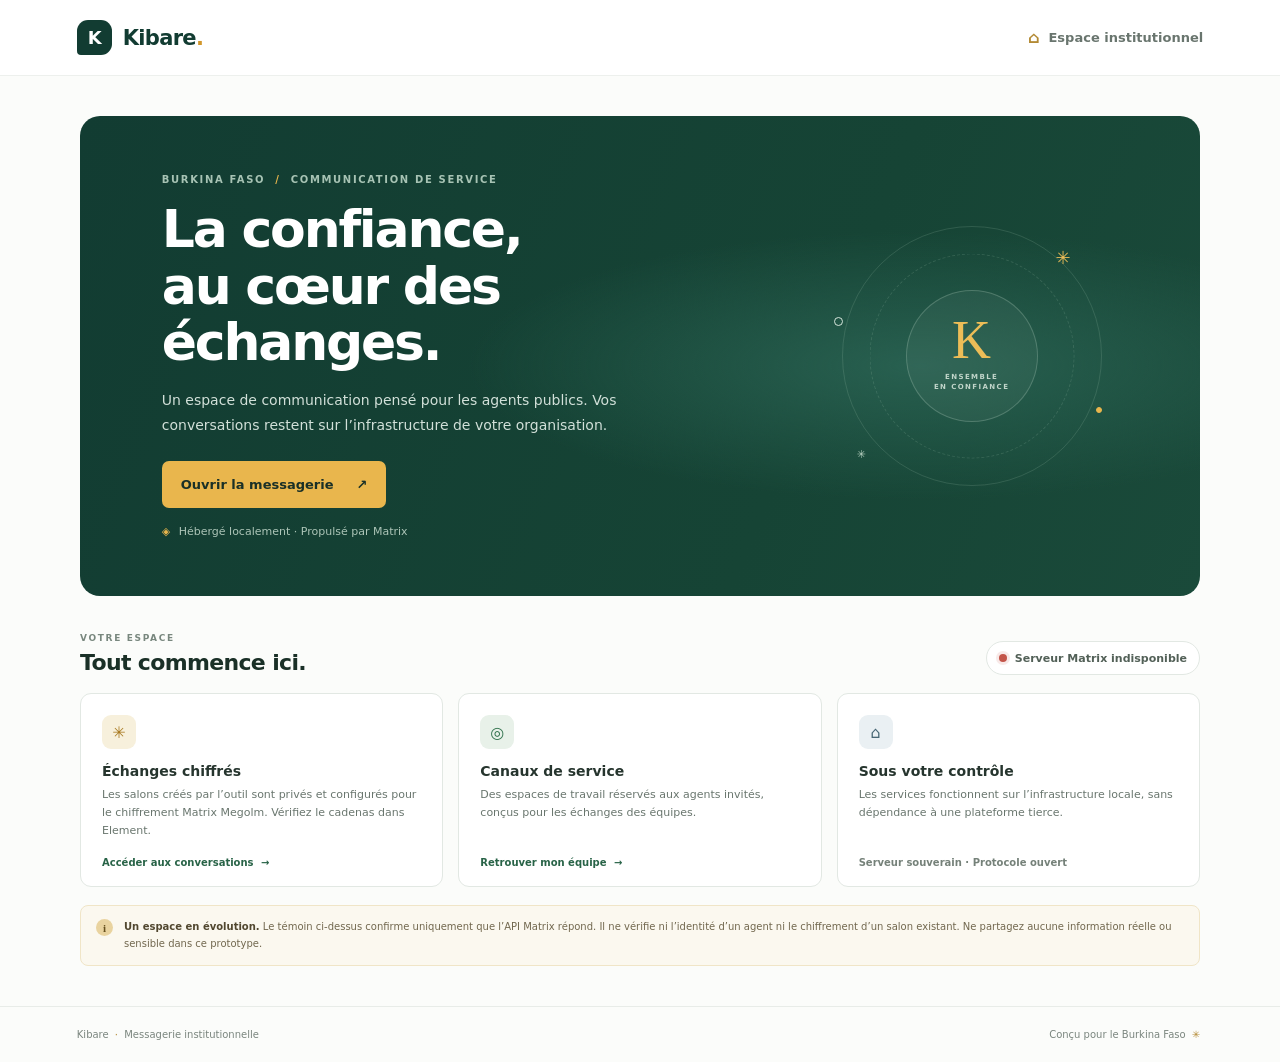
==== portal/index.html @ 3ae3b3e3 "Ajout d'un portail" ====
<!doctype html>
<html lang="fr">
<head>
  <meta charset="utf-8">
  <meta name="viewport" content="width=device-width, initial-scale=1">
  <meta name="theme-color" content="#123c32">
  <meta name="description" content="Kibare, l'espace de communication institutionnel hébergé sous votre contrôle.">
  <title>Kibare — Espace institutionnel</title>
  <link rel="stylesheet" href="./styles.css">
  <script src="./status.js" defer></script>
</head>
<body>
  <header class="topbar">
    <a class="brand" href="/" aria-label="Kibare, accueil">
      <span class="brand-mark" aria-hidden="true">K</span>
      <span>Kibare<span class="brand-dot">.</span></span>
    </a>
    <div class="topbar-note"><span aria-hidden="true">⌂</span> Espace institutionnel</div>
  </header>

  <main>
    <section class="hero" aria-labelledby="welcome-title">
      <div class="hero-copy">
        <p class="eyebrow">BURKINA FASO <span aria-hidden="true">/</span> COMMUNICATION DE SERVICE</p>
        <h1 id="welcome-title">La confiance,<br>au cœur des échanges.</h1>
        <p class="hero-intro">Un espace de communication pensé pour les agents publics. Vos conversations restent sur l’infrastructure de votre organisation.</p>
        <a class="primary-button" href="http://127.0.0.1:8080">
          Ouvrir la messagerie <span aria-hidden="true">↗</span>
        </a>
        <p class="local-note"><span aria-hidden="true">◈</span> Hébergé localement · Propulsé par Matrix</p>
      </div>
      <div class="hero-art" aria-hidden="true">
        <div class="orbit orbit-one"></div>
        <div class="orbit orbit-two"></div>
        <div class="art-center"><span class="art-symbol">K</span><span class="art-caption">ENSEMBLE<br>EN CONFIANCE</span></div>
        <span class="art-star star-one">✳</span>
        <span class="art-star star-two">✳</span>
        <span class="art-ring ring-one"></span>
        <span class="art-ring ring-two"></span>
      </div>
    </section>

    <section class="workspace" aria-label="État et fonctionnalités">
      <div class="workspace-heading">
        <div>
          <p class="eyebrow">VOTRE ESPACE</p>
          <h2>Tout commence ici.</h2>
        </div>
        <div class="server-status" id="server-status" role="status" aria-live="polite">
          <span class="status-dot status-checking" id="status-dot" aria-hidden="true"></span>
          <span id="status-label">Vérification du serveur…</span>
        </div>
      </div>
      <div class="feature-grid">
        <article class="feature-card">
          <span class="card-icon icon-message" aria-hidden="true">✳</span>
          <h3>Échanges chiffrés</h3>
          <p>Les salons créés par l’outil sont privés et configurés pour le chiffrement Matrix Megolm. Vérifiez le cadenas dans Element.</p>
          <a href="http://127.0.0.1:8080">Accéder aux conversations <span aria-hidden="true">→</span></a>
        </article>
        <article class="feature-card">
          <span class="card-icon icon-group" aria-hidden="true">◎</span>
          <h3>Canaux de service</h3>
          <p>Des espaces de travail réservés aux agents invités, conçus pour les échanges des équipes.</p>
          <a href="http://127.0.0.1:8080">Retrouver mon équipe <span aria-hidden="true">→</span></a>
        </article>
        <article class="feature-card">
          <span class="card-icon icon-control" aria-hidden="true">⌂</span>
          <h3>Sous votre contrôle</h3>
          <p>Les services fonctionnent sur l’infrastructure locale, sans dépendance à une plateforme tierce.</p>
          <span class="card-footnote">Serveur souverain · Protocole ouvert</span>
        </article>
      </div>
    </section>

    <aside class="notice">
      <span class="notice-icon" aria-hidden="true">i</span>
      <p><strong>Un espace en évolution.</strong> Le témoin ci-dessus confirme uniquement que l’API Matrix répond. Il ne vérifie ni l’identité d’un agent ni le chiffrement d’un salon existant. Ne partagez aucune information réelle ou sensible dans ce prototype.</p>
    </aside>
  </main>

  <footer>
    <span>Kibare <span aria-hidden="true">·</span> Messagerie institutionnelle</span>
    <span>Conçu pour le Burkina Faso <span aria-hidden="true">✳</span></span>
  </footer>
</body>
</html>
---- portal/styles.css ----
:root {
  color-scheme: light;
  --forest: #123c32;
  --forest-deep: #0c3028;
  --green: #2b6b52;
  --mint: #e6f0e9;
  --gold: #e9b64d;
  --ink: #1d2925;
  --muted: #64716b;
  --line: #e2e8e3;
  --paper: #fbfcfa;
}

* { box-sizing: border-box; }

body {
  margin: 0;
  background: var(--paper);
  color: var(--ink);
  font-family: Inter, ui-sans-serif, system-ui, -apple-system, BlinkMacSystemFont, "Segoe UI", sans-serif;
  -webkit-font-smoothing: antialiased;
}

a { color: inherit; }

.topbar {
  height: 76px;
  padding: 0 max(6vw, calc((100vw - 1180px) / 2));
  display: flex;
  align-items: center;
  justify-content: space-between;
  background: #fff;
  border-bottom: 1px solid #edf0ed;
}

.brand {
  display: inline-flex;
  align-items: center;
  gap: 11px;
  color: var(--forest);
  font-size: 21px;
  font-weight: 750;
  letter-spacing: -.7px;
  text-decoration: none;
}

.brand-mark {
  width: 35px;
  height: 35px;
  display: grid;
  place-items: center;
  border-radius: 11px 11px 11px 4px;
  background: var(--forest);
  color: #fff;
  font-size: 18px;
  font-weight: 700;
}

.brand-dot { color: #d2972b; }

.topbar-note {
  display: flex;
  align-items: center;
  gap: 9px;
  color: #69756e;
  font-size: 13px;
  font-weight: 550;
}

.topbar-note span { color: #b38a34; font-size: 16px; }

.status-dot {
  width: 8px;
  height: 8px;
  display: inline-block;
  flex: 0 0 auto;
  border-radius: 50%;
  background: #42a16a;
  box-shadow: 0 0 0 3px #42a16a1f;
}

main {
  width: min(1120px, 88vw);
  margin: 0 auto;
}

.hero {
  min-height: 414px;
  margin-top: 40px;
  padding: 58px 7.3%;
  position: relative;
  display: flex;
  align-items: center;
  overflow: hidden;
  border-radius: 20px;
  background:
    radial-gradient(ellipse at 75% 52%, #286050 0, transparent 38%),
    linear-gradient(112deg, #123c32 0%, #164435 64%, #1a4a3a 100%);
  color: #fff;
}

.hero-copy { position: relative; z-index: 1; width: 58%; }

.eyebrow {
  margin: 0 0 16px;
  color: #a7c3b4;
  font-size: 10px;
  font-weight: 750;
  letter-spacing: 1.65px;
}

.hero .eyebrow span { padding: 0 5px; color: var(--gold); }

h1 {
  margin: 0;
  font-size: clamp(35px, 4.2vw, 52px);
  font-weight: 650;
  line-height: 1.09;
  letter-spacing: -2.2px;
}

.hero-intro {
  max-width: 460px;
  margin: 17px 0 24px;
  color: #d2e0d9;
  font-size: 14px;
  line-height: 1.75;
}

.primary-button {
  min-height: 47px;
  padding: 0 19px;
  display: inline-flex;
  align-items: center;
  gap: 23px;
  border: 0;
  border-radius: 7px;
  background: #e9b64d;
  color: #1a3027;
  font-size: 13px;
  font-weight: 750;
  text-decoration: none;
  transition: background .18s ease, transform .18s ease;
}

.primary-button:hover { background: #f3c765; transform: translateY(-1px); }
.primary-button:focus-visible, .feature-card a:focus-visible, .brand:focus-visible { outline: 3px solid #edbd57; outline-offset: 4px; }

.local-note {
  margin: 17px 0 0;
  color: #adc5b8;
  font-size: 11px;
}

.local-note span { padding-right: 5px; color: var(--gold); }

.hero-art {
  width: 300px;
  height: 300px;
  position: absolute;
  top: 50%;
  right: 7%;
  transform: translateY(-50%);
}

.orbit {
  position: absolute;
  top: 50%;
  left: 50%;
  border: 1px solid #a6c8b32e;
  border-radius: 50%;
  transform: translate(-50%, -50%);
}

.orbit-one { width: 260px; height: 260px; }
.orbit-two { width: 205px; height: 205px; border-style: dashed; }

.art-center {
  width: 132px;
  height: 132px;
  position: absolute;
  top: 50%;
  left: 50%;
  display: flex;
  flex-direction: column;
  align-items: center;
  justify-content: center;
  gap: 9px;
  border: 1px solid #b5d0bf47;
  border-radius: 50%;
  background: #ffffff0b;
  transform: translate(-50%, -50%);
}

.art-symbol { color: #edbd57; font-family: Georgia, serif; font-size: 54px; line-height: .8; }
.art-caption { color: #c1d5ca; font-size: 7px; font-weight: 700; letter-spacing: 1.4px; line-height: 1.5; text-align: center; }
.art-star { position: absolute; color: #edbd57; font-size: 18px; }
.star-one { top: 41px; right: 51px; }
.star-two { bottom: 45px; left: 35px; color: #b7d0c0; font-size: 11px; }
.art-ring { width: 9px; height: 9px; position: absolute; border: 1px solid #d6e5db; border-radius: 50%; }
.ring-one { top: 111px; left: 12px; }
.ring-two { right: 20px; bottom: 93px; width: 6px; height: 6px; background: var(--gold); border-color: var(--gold); }

.workspace { padding: 37px 0 0; }

.workspace-heading {
  display: flex;
  align-items: end;
  justify-content: space-between;
  margin-bottom: 18px;
}

.workspace-heading .eyebrow { margin-bottom: 7px; color: #78877e; font-size: 9px; }

h2 { margin: 0; color: #1a3027; font-size: 22px; font-weight: 680; letter-spacing: -.65px; }

.server-status {
  min-height: 34px;
  padding: 0 12px;
  display: flex;
  align-items: center;
  gap: 8px;
  border: 1px solid var(--line);
  border-radius: 20px;
  background: #fff;
  color: #526057;
  font-size: 11px;
  font-weight: 600;
}

.status-checking { background: #d8a342; box-shadow: 0 0 0 3px #d8a34220; }
.status-offline { background: #c35449; box-shadow: 0 0 0 3px #c3544920; }

.feature-grid { display: grid; grid-template-columns: repeat(3, 1fr); gap: 15px; }

.feature-card {
  min-height: 194px;
  padding: 21px 21px 18px;
  display: flex;
  flex-direction: column;
  align-items: flex-start;
  border: 1px solid var(--line);
  border-radius: 11px;
  background: #fff;
}

.card-icon {
  width: 34px;
  height: 34px;
  display: grid;
  place-items: center;
  border-radius: 9px;
  font-size: 16px;
}

.icon-message { background: #f7f0dc; color: #a87920; }
.icon-group { background: #e8f1e9; color: #32734e; }
.icon-control { background: #eaf0f3; color: #486775; }

h3 { margin: 14px 0 7px; color: #26352e; font-size: 14px; font-weight: 700; }

.feature-card p { margin: 0; color: #69766e; font-size: 11px; line-height: 1.65; }

.feature-card a, .card-footnote {
  margin-top: auto;
  padding-top: 13px;
  color: #286347;
  font-size: 10px;
  font-weight: 700;
  text-decoration: none;
}

.feature-card a span { padding-left: 4px; }
.feature-card a:hover { color: #164430; text-decoration: underline; }
.card-footnote { color: #758179; font-weight: 550; }

.notice {
  margin: 18px 0 40px;
  padding: 13px 15px;
  display: flex;
  align-items: flex-start;
  gap: 11px;
  border: 1px solid #f0e5c7;
  border-radius: 8px;
  background: #fbf8ef;
}

.notice-icon {
  width: 17px;
  height: 17px;
  flex: 0 0 auto;
  display: grid;
  place-items: center;
  border-radius: 50%;
  background: #e9d39f;
  color: #66501e;
  font-family: Georgia, serif;
  font-size: 11px;
  font-weight: 700;
}

.notice p { margin: 0; color: #71674e; font-size: 10px; line-height: 1.65; }
.notice strong { color: #51472f; }

footer {
  min-height: 56px;
  padding: 0 max(6vw, calc((100vw - 1180px) / 2));
  display: flex;
  align-items: center;
  justify-content: space-between;
  border-top: 1px solid #e8ece8;
  color: #7a857e;
  font-size: 10px;
}

footer span span { padding: 0 3px; color: #b38a34; }

@media (max-width: 760px) {
  .topbar { height: 64px; padding: 0 6vw; }
  main { width: 88vw; }
  .hero { min-height: 390px; margin-top: 22px; padding: 42px 7%; }
  .hero-copy { width: 79%; }
  .hero-art { right: -100px; opacity: .35; }
  .feature-grid { grid-template-columns: 1fr; gap: 10px; }
  .feature-card { min-height: 168px; }
  .workspace { padding-top: 27px; }
}

@media (max-width: 460px) {
  .topbar-note { font-size: 11px; }
  .hero { min-height: 380px; }
  .hero-copy { width: 100%; }
  .hero-art { right: -175px; opacity: .22; }
  h1 { font-size: 39px; }
  .workspace-heading { align-items: flex-start; flex-direction: column; gap: 12px; }
  footer { padding: 14px 6vw; align-items: flex-start; flex-direction: column; gap: 6px; }
}

@media (prefers-reduced-motion: reduce) {
  *, *::before, *::after { scroll-behavior: auto !important; transition-duration: .01ms !important; }
}
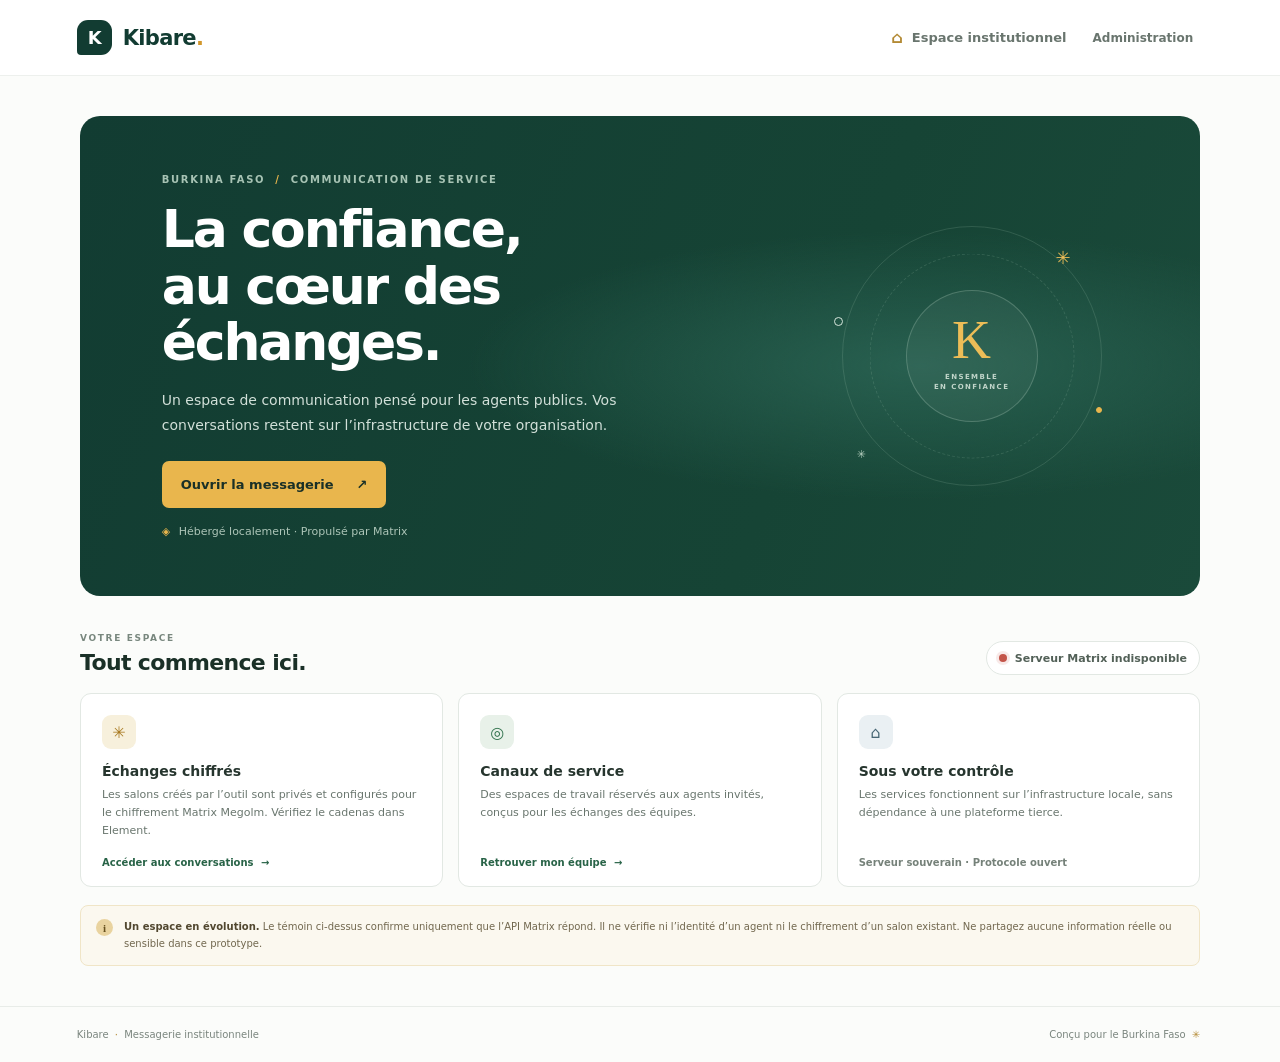
==== commit d933fd9c: "feat: interface d'administration web et authentification TOTP optionnelle" ====
--- a/portal/index.html
+++ b/portal/index.html
@@ -15,7 +15,10 @@
       <span class="brand-mark" aria-hidden="true">K</span>
       <span>Kibare<span class="brand-dot">.</span></span>
     </a>
-    <div class="topbar-note"><span aria-hidden="true">⌂</span> Espace institutionnel</div>
+    <nav style="display:flex;align-items:center;gap:16px;">
+      <div class="topbar-note"><span aria-hidden="true">⌂</span> Espace institutionnel</div>
+      <a href="/admin.html" style="font-size:12px;font-weight:650;color:#69756e;text-decoration:none;padding:5px 10px;border-radius:6px;transition:background .15s;" onmouseover="this.style.background='#f0f4f1'" onmouseout="this.style.background=''">Administration</a>
+    </nav>
   </header>
 
   <main>
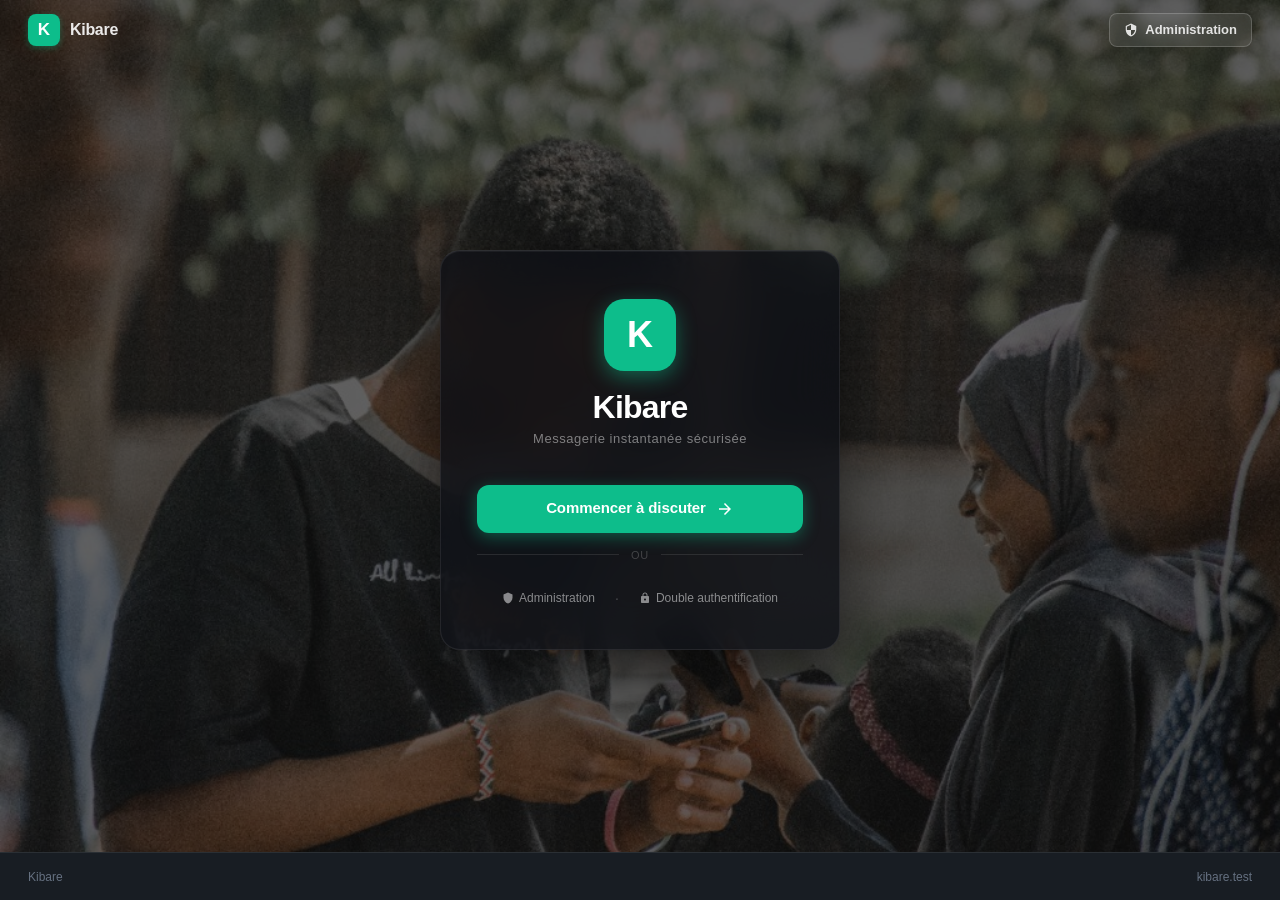
==== commit ac62baa7: "feat(portal): ajout de la page autonome 2FA et mise a jour de l'accueil" ====
--- a/portal/index.html
+++ b/portal/index.html
@@ -1,90 +1,80 @@
 <!doctype html>
-<html lang="fr">
+<html lang="fr" data-theme="dark">
 <head>
   <meta charset="utf-8">
   <meta name="viewport" content="width=device-width, initial-scale=1">
-  <meta name="theme-color" content="#123c32">
-  <meta name="description" content="Kibare, l'espace de communication institutionnel hébergé sous votre contrôle.">
-  <title>Kibare — Espace institutionnel</title>
+  <meta name="theme-color" content="#15191E">
+  <meta name="description" content="Kibare, messagerie instantanée.">
+  <title>Kibare</title>
   <link rel="stylesheet" href="./styles.css">
   <script src="./status.js" defer></script>
 </head>
-<body>
+<body class="has-bg-photo">
+
+  <!-- Barre superieure -->
   <header class="topbar">
-    <a class="brand" href="/" aria-label="Kibare, accueil">
-      <span class="brand-mark" aria-hidden="true">K</span>
-      <span>Kibare<span class="brand-dot">.</span></span>
-    </a>
-    <nav style="display:flex;align-items:center;gap:16px;">
-      <div class="topbar-note"><span aria-hidden="true">⌂</span> Espace institutionnel</div>
-      <a href="/admin.html" style="font-size:12px;font-weight:650;color:#69756e;text-decoration:none;padding:5px 10px;border-radius:6px;transition:background .15s;" onmouseover="this.style.background='#f0f4f1'" onmouseout="this.style.background=''">Administration</a>
-    </nav>
+    <div class="topbar-left">
+      <a class="brand" href="/" aria-label="Kibare, accueil">
+        <span class="brand-mark" aria-hidden="true">K</span>
+        <span class="brand-title">Kibare</span>
+      </a>
+    </div>
+
+    <div class="topbar-right">
+      <a class="btn-secondary" href="/admin.html">
+        <svg viewBox="0 0 24 24"><path d="M12 1L3 5v6c0 5.55 3.84 10.74 9 12 5.16-1.26 9-6.45 9-12V5l-9-4zm0 10.99h7c-.53 4.12-3.28 7.79-7 8.94V12H5V6.3l7-3.11v8.8z"/></svg>
+        <span>Administration</span>
+      </a>
+    </div>
   </header>
 
-  <main>
-    <section class="hero" aria-labelledby="welcome-title">
-      <div class="hero-copy">
-        <p class="eyebrow">BURKINA FASO <span aria-hidden="true">/</span> COMMUNICATION DE SERVICE</p>
-        <h1 id="welcome-title">La confiance,<br>au cœur des échanges.</h1>
-        <p class="hero-intro">Un espace de communication pensé pour les agents publics. Vos conversations restent sur l’infrastructure de votre organisation.</p>
-        <a class="primary-button" href="http://127.0.0.1:8080">
-          Ouvrir la messagerie <span aria-hidden="true">↗</span>
+  <!-- Accueil -->
+  <main class="welcome-viewport">
+    <div class="welcome-card">
+
+      <!-- Logo -->
+      <div class="wc-logo">
+        <div class="wc-mark">K</div>
+      </div>
+
+      <!-- Nom et tagline -->
+      <h1 class="wc-name">Kibare</h1>
+      <p class="wc-tagline">Messagerie instantanée sécurisée</p>
+
+      <!-- CTA principal -->
+      <a class="wc-cta" id="btn-open-element" href="http://127.0.0.1:8080" target="_blank" rel="noopener noreferrer">
+        Commencer à discuter
+        <svg viewBox="0 0 24 24" aria-hidden="true"><path d="M12 4l-1.41 1.41L16.17 11H4v2h12.17l-5.58 5.59L12 20l8-8z"/></svg>
+      </a>
+
+
+
+      <!-- Séparateur -->
+      <div class="wc-divider"><span>ou</span></div>
+
+      <!-- Liens secondaires -->
+      <nav class="wc-links" aria-label="Liens secondaires">
+        <a class="wc-link" href="/admin.html">
+          <svg viewBox="0 0 24 24" aria-hidden="true"><path d="M12 1L3 5v6c0 5.55 3.84 10.74 9 12 5.16-1.26 9-6.45 9-12V5l-9-4z"/></svg>
+          Administration
         </a>
-        <p class="local-note"><span aria-hidden="true">◈</span> Hébergé localement · Propulsé par Matrix</p>
-      </div>
-      <div class="hero-art" aria-hidden="true">
-        <div class="orbit orbit-one"></div>
-        <div class="orbit orbit-two"></div>
-        <div class="art-center"><span class="art-symbol">K</span><span class="art-caption">ENSEMBLE<br>EN CONFIANCE</span></div>
-        <span class="art-star star-one">✳</span>
-        <span class="art-star star-two">✳</span>
-        <span class="art-ring ring-one"></span>
-        <span class="art-ring ring-two"></span>
-      </div>
-    </section>
+        <span class="wc-link-sep" aria-hidden="true">·</span>
+        <a class="wc-link" href="/setup-2fa.html">
+          <svg viewBox="0 0 24 24" aria-hidden="true"><path d="M18 8h-1V6c0-2.76-2.24-5-5-5S7 3.24 7 6v2H6c-1.1 0-2 .9-2 2v10c0 1.1.9 2 2 2h12c1.1 0 2-.9 2-2V10c0-1.1-.9-2-2-2zm-6 9c-1.1 0-2-.9-2-2s.9-2 2-2 2 .9 2 2-.9 2-2 2zm3.1-9H8.9V6c0-1.71 1.39-3.1 3.1-3.1 1.71 0 3.1 1.39 3.1 3.1v2z"/></svg>
+          Double authentification
+        </a>
+      </nav>
 
-    <section class="workspace" aria-label="État et fonctionnalités">
-      <div class="workspace-heading">
-        <div>
-          <p class="eyebrow">VOTRE ESPACE</p>
-          <h2>Tout commence ici.</h2>
-        </div>
-        <div class="server-status" id="server-status" role="status" aria-live="polite">
-          <span class="status-dot status-checking" id="status-dot" aria-hidden="true"></span>
-          <span id="status-label">Vérification du serveur…</span>
-        </div>
-      </div>
-      <div class="feature-grid">
-        <article class="feature-card">
-          <span class="card-icon icon-message" aria-hidden="true">✳</span>
-          <h3>Échanges chiffrés</h3>
-          <p>Les salons créés par l’outil sont privés et configurés pour le chiffrement Matrix Megolm. Vérifiez le cadenas dans Element.</p>
-          <a href="http://127.0.0.1:8080">Accéder aux conversations <span aria-hidden="true">→</span></a>
-        </article>
-        <article class="feature-card">
-          <span class="card-icon icon-group" aria-hidden="true">◎</span>
-          <h3>Canaux de service</h3>
-          <p>Des espaces de travail réservés aux agents invités, conçus pour les échanges des équipes.</p>
-          <a href="http://127.0.0.1:8080">Retrouver mon équipe <span aria-hidden="true">→</span></a>
-        </article>
-        <article class="feature-card">
-          <span class="card-icon icon-control" aria-hidden="true">⌂</span>
-          <h3>Sous votre contrôle</h3>
-          <p>Les services fonctionnent sur l’infrastructure locale, sans dépendance à une plateforme tierce.</p>
-          <span class="card-footnote">Serveur souverain · Protocole ouvert</span>
-        </article>
-      </div>
-    </section>
-
-    <aside class="notice">
-      <span class="notice-icon" aria-hidden="true">i</span>
-      <p><strong>Un espace en évolution.</strong> Le témoin ci-dessus confirme uniquement que l’API Matrix répond. Il ne vérifie ni l’identité d’un agent ni le chiffrement d’un salon existant. Ne partagez aucune information réelle ou sensible dans ce prototype.</p>
-    </aside>
+    </div>
   </main>
 
-  <footer>
-    <span>Kibare <span aria-hidden="true">·</span> Messagerie institutionnelle</span>
-    <span>Conçu pour le Burkina Faso <span aria-hidden="true">✳</span></span>
+
+
+  <!-- Footer -->
+  <footer class="portal-footer">
+    <span>Kibare</span>
+    <span>kibare.test</span>
   </footer>
+
 </body>
 </html>
--- a/portal/styles.css
+++ b/portal/styles.css
@@ -1,341 +1,642 @@
-:root {
+/* Styles principaux Kibare */
+
+:root, [data-theme="dark"] {
+  color-scheme: dark;
+  --cpd-bg-canvas: #15191E;
+  --cpd-bg-subtle: #181D23;
+  --cpd-bg-surface: #21262C;
+  --cpd-bg-surface-hover: #282E36;
+  --cpd-bg-surface-active: #323A44;
+  --cpd-bg-surface-elevated: #2A313A;
+
+  --cpd-text-primary: #EDF1F5;
+  --cpd-text-secondary: #8E9AA8;
+  --cpd-text-tertiary: #657080;
+
+  --cpd-border-default: rgba(255, 255, 255, 0.08);
+  --cpd-border-subtle: rgba(255, 255, 255, 0.04);
+  --cpd-border-strong: rgba(255, 255, 255, 0.15);
+
+  --cpd-accent: #0DBD8B;
+  --cpd-accent-hover: #09A77A;
+  --cpd-accent-active: #088F69;
+  --cpd-accent-subtle: rgba(13, 189, 139, 0.12);
+  --cpd-accent-border: rgba(13, 189, 139, 0.35);
+
+  --cpd-danger: #FF4C55;
+  --cpd-danger-bg: rgba(255, 76, 85, 0.12);
+
+  --cpd-shadow-sm: 0 1px 3px rgba(0, 0, 0, 0.3);
+  --cpd-shadow-md: 0 4px 14px rgba(0, 0, 0, 0.4);
+  --cpd-shadow-lg: 0 12px 32px rgba(0, 0, 0, 0.5);
+
+  --font-sans: -apple-system, BlinkMacSystemFont, "Segoe UI", Roboto, Helvetica, Arial, sans-serif;
+  --font-mono: ui-monospace, SFMono-Regular, Menlo, Monaco, Consolas, monospace;
+}
+
+[data-theme="light"] {
   color-scheme: light;
-  --forest: #123c32;
-  --forest-deep: #0c3028;
-  --green: #2b6b52;
-  --mint: #e6f0e9;
-  --gold: #e9b64d;
-  --ink: #1d2925;
-  --muted: #64716b;
-  --line: #e2e8e3;
-  --paper: #fbfcfa;
-}
-
-* { box-sizing: border-box; }
+  --cpd-bg-canvas: #F4F6F8;
+  --cpd-bg-subtle: #FFFFFF;
+  --cpd-bg-surface: #FFFFFF;
+  --cpd-bg-surface-hover: #F0F2F5;
+  --cpd-bg-surface-active: #E4E7EB;
+  --cpd-bg-surface-elevated: #FFFFFF;
+
+  --cpd-text-primary: #17191C;
+  --cpd-text-secondary: #5E6977;
+  --cpd-text-tertiary: #8E9AA8;
+
+  --cpd-border-default: #E3E8EC;
+  --cpd-border-subtle: #EDF0F3;
+  --cpd-border-strong: #CBD2D9;
+
+  --cpd-accent: #0DBD8B;
+  --cpd-accent-hover: #09A77A;
+  --cpd-accent-active: #088F69;
+  --cpd-accent-subtle: rgba(13, 189, 139, 0.10);
+  --cpd-accent-border: rgba(13, 189, 139, 0.30);
+
+  --cpd-danger: #D9383A;
+  --cpd-danger-bg: rgba(217, 56, 58, 0.10);
+
+  --cpd-shadow-sm: 0 1px 3px rgba(0, 0, 0, 0.06);
+  --cpd-shadow-md: 0 4px 14px rgba(0, 0, 0, 0.08);
+  --cpd-shadow-lg: 0 12px 32px rgba(0, 0, 0, 0.12);
+}
+
+/* Base */
+*, *::before, *::after {
+  box-sizing: border-box;
+  margin: 0;
+  padding: 0;
+}
+
+html, body {
+  height: 100%;
+  background-color: var(--cpd-bg-canvas);
+  color: var(--cpd-text-primary);
+  font-family: var(--font-sans);
+  font-size: 14px;
+  line-height: 1.5;
+  -webkit-font-smoothing: antialiased;
+  -moz-osx-font-smoothing: grayscale;
+}
 
 body {
-  margin: 0;
-  background: var(--paper);
-  color: var(--ink);
-  font-family: Inter, ui-sans-serif, system-ui, -apple-system, BlinkMacSystemFont, "Segoe UI", sans-serif;
-  -webkit-font-smoothing: antialiased;
-}
-
-a { color: inherit; }
-
+  display: flex;
+  flex-direction: column;
+}
+
+a {
+  color: inherit;
+  text-decoration: none;
+}
+
+/* Barre superieure */
 .topbar {
-  height: 76px;
-  padding: 0 max(6vw, calc((100vw - 1180px) / 2));
+  height: 60px;
+  padding: 0 28px;
   display: flex;
   align-items: center;
   justify-content: space-between;
-  background: #fff;
-  border-bottom: 1px solid #edf0ed;
+  background: var(--cpd-bg-subtle);
+  border-bottom: 1px solid var(--cpd-border-default);
+  flex-shrink: 0;
+  gap: 16px;
+}
+
+/* Topbar flottante sur fond photo (page d'accueil) */
+body.has-bg-photo {
+  position: relative;
+}
+
+body.has-bg-photo .topbar {
+  position: absolute;
+  top: 0; left: 0; right: 0;
+  z-index: 10;
+  background: transparent;
+  border-bottom: none;
+}
+
+body.has-bg-photo .brand-title {
+  color: rgba(255,255,255,0.90);
+}
+
+body.has-bg-photo .btn-secondary {
+  color: rgba(255,255,255,0.85);
+  background: rgba(255,255,255,0.10);
+  border-color: rgba(255,255,255,0.18);
+  backdrop-filter: blur(10px);
+}
+
+body.has-bg-photo .btn-secondary:hover {
+  background: rgba(255,255,255,0.20);
+  border-color: rgba(255,255,255,0.28);
+}
+
+body.has-bg-photo .welcome-viewport {
+  padding-top: 80px;
+}
+
+.topbar-left {
+  display: flex;
+  align-items: center;
+  gap: 16px;
 }
 
 .brand {
   display: inline-flex;
   align-items: center;
-  gap: 11px;
-  color: var(--forest);
-  font-size: 21px;
-  font-weight: 750;
-  letter-spacing: -.7px;
+  gap: 10px;
   text-decoration: none;
 }
 
 .brand-mark {
-  width: 35px;
-  height: 35px;
-  display: grid;
-  place-items: center;
-  border-radius: 11px 11px 11px 4px;
-  background: var(--forest);
-  color: #fff;
-  font-size: 18px;
+  width: 32px;
+  height: 32px;
+  border-radius: 8px;
+  background: var(--cpd-accent);
+  color: #ffffff;
+  font-size: 17px;
+  font-weight: 800;
+  display: flex;
+  align-items: center;
+  justify-content: center;
+  box-shadow: 0 2px 6px rgba(13, 189, 139, 0.35);
+  user-select: none;
+}
+
+.brand-title {
+  font-size: 16px;
   font-weight: 700;
-}
-
-.brand-dot { color: #d2972b; }
-
-.topbar-note {
-  display: flex;
-  align-items: center;
-  gap: 9px;
-  color: #69756e;
-  font-size: 13px;
-  font-weight: 550;
-}
-
-.topbar-note span { color: #b38a34; font-size: 16px; }
-
-.status-dot {
-  width: 8px;
-  height: 8px;
-  display: inline-block;
-  flex: 0 0 auto;
-  border-radius: 50%;
-  background: #42a16a;
-  box-shadow: 0 0 0 3px #42a16a1f;
-}
-
-main {
-  width: min(1120px, 88vw);
-  margin: 0 auto;
-}
-
-.hero {
-  min-height: 414px;
-  margin-top: 40px;
-  padding: 58px 7.3%;
-  position: relative;
-  display: flex;
-  align-items: center;
-  overflow: hidden;
-  border-radius: 20px;
-  background:
-    radial-gradient(ellipse at 75% 52%, #286050 0, transparent 38%),
-    linear-gradient(112deg, #123c32 0%, #164435 64%, #1a4a3a 100%);
-  color: #fff;
-}
-
-.hero-copy { position: relative; z-index: 1; width: 58%; }
-
-.eyebrow {
-  margin: 0 0 16px;
-  color: #a7c3b4;
-  font-size: 10px;
-  font-weight: 750;
-  letter-spacing: 1.65px;
-}
-
-.hero .eyebrow span { padding: 0 5px; color: var(--gold); }
-
-h1 {
-  margin: 0;
-  font-size: clamp(35px, 4.2vw, 52px);
-  font-weight: 650;
-  line-height: 1.09;
-  letter-spacing: -2.2px;
-}
-
-.hero-intro {
-  max-width: 460px;
-  margin: 17px 0 24px;
-  color: #d2e0d9;
-  font-size: 14px;
-  line-height: 1.75;
-}
-
-.primary-button {
-  min-height: 47px;
-  padding: 0 19px;
-  display: inline-flex;
-  align-items: center;
-  gap: 23px;
-  border: 0;
-  border-radius: 7px;
-  background: #e9b64d;
-  color: #1a3027;
-  font-size: 13px;
-  font-weight: 750;
-  text-decoration: none;
-  transition: background .18s ease, transform .18s ease;
-}
-
-.primary-button:hover { background: #f3c765; transform: translateY(-1px); }
-.primary-button:focus-visible, .feature-card a:focus-visible, .brand:focus-visible { outline: 3px solid #edbd57; outline-offset: 4px; }
-
-.local-note {
-  margin: 17px 0 0;
-  color: #adc5b8;
-  font-size: 11px;
-}
-
-.local-note span { padding-right: 5px; color: var(--gold); }
-
-.hero-art {
-  width: 300px;
-  height: 300px;
-  position: absolute;
-  top: 50%;
-  right: 7%;
-  transform: translateY(-50%);
-}
-
-.orbit {
-  position: absolute;
-  top: 50%;
-  left: 50%;
-  border: 1px solid #a6c8b32e;
-  border-radius: 50%;
-  transform: translate(-50%, -50%);
-}
-
-.orbit-one { width: 260px; height: 260px; }
-.orbit-two { width: 205px; height: 205px; border-style: dashed; }
-
-.art-center {
-  width: 132px;
-  height: 132px;
-  position: absolute;
-  top: 50%;
-  left: 50%;
-  display: flex;
-  flex-direction: column;
-  align-items: center;
-  justify-content: center;
-  gap: 9px;
-  border: 1px solid #b5d0bf47;
-  border-radius: 50%;
-  background: #ffffff0b;
-  transform: translate(-50%, -50%);
-}
-
-.art-symbol { color: #edbd57; font-family: Georgia, serif; font-size: 54px; line-height: .8; }
-.art-caption { color: #c1d5ca; font-size: 7px; font-weight: 700; letter-spacing: 1.4px; line-height: 1.5; text-align: center; }
-.art-star { position: absolute; color: #edbd57; font-size: 18px; }
-.star-one { top: 41px; right: 51px; }
-.star-two { bottom: 45px; left: 35px; color: #b7d0c0; font-size: 11px; }
-.art-ring { width: 9px; height: 9px; position: absolute; border: 1px solid #d6e5db; border-radius: 50%; }
-.ring-one { top: 111px; left: 12px; }
-.ring-two { right: 20px; bottom: 93px; width: 6px; height: 6px; background: var(--gold); border-color: var(--gold); }
-
-.workspace { padding: 37px 0 0; }
-
-.workspace-heading {
-  display: flex;
-  align-items: end;
-  justify-content: space-between;
-  margin-bottom: 18px;
-}
-
-.workspace-heading .eyebrow { margin-bottom: 7px; color: #78877e; font-size: 9px; }
-
-h2 { margin: 0; color: #1a3027; font-size: 22px; font-weight: 680; letter-spacing: -.65px; }
-
-.server-status {
-  min-height: 34px;
-  padding: 0 12px;
-  display: flex;
-  align-items: center;
-  gap: 8px;
-  border: 1px solid var(--line);
-  border-radius: 20px;
-  background: #fff;
-  color: #526057;
-  font-size: 11px;
-  font-weight: 600;
-}
-
-.status-checking { background: #d8a342; box-shadow: 0 0 0 3px #d8a34220; }
-.status-offline { background: #c35449; box-shadow: 0 0 0 3px #c3544920; }
-
-.feature-grid { display: grid; grid-template-columns: repeat(3, 1fr); gap: 15px; }
-
-.feature-card {
-  min-height: 194px;
-  padding: 21px 21px 18px;
-  display: flex;
-  flex-direction: column;
-  align-items: flex-start;
-  border: 1px solid var(--line);
-  border-radius: 11px;
-  background: #fff;
-}
-
-.card-icon {
+  color: var(--cpd-text-primary);
+  letter-spacing: -0.3px;
+}
+
+.topbar-right {
+  display: flex;
+  align-items: center;
+  gap: 10px;
+}
+
+/* Boutons */
+.btn-icon {
   width: 34px;
   height: 34px;
-  display: grid;
-  place-items: center;
-  border-radius: 9px;
-  font-size: 16px;
-}
-
-.icon-message { background: #f7f0dc; color: #a87920; }
-.icon-group { background: #e8f1e9; color: #32734e; }
-.icon-control { background: #eaf0f3; color: #486775; }
-
-h3 { margin: 14px 0 7px; color: #26352e; font-size: 14px; font-weight: 700; }
-
-.feature-card p { margin: 0; color: #69766e; font-size: 11px; line-height: 1.65; }
-
-.feature-card a, .card-footnote {
-  margin-top: auto;
-  padding-top: 13px;
-  color: #286347;
-  font-size: 10px;
+  border-radius: 8px;
+  border: 1px solid var(--cpd-border-default);
+  background: var(--cpd-bg-surface);
+  color: var(--cpd-text-secondary);
+  display: flex;
+  align-items: center;
+  justify-content: center;
+  cursor: pointer;
+  transition: background 0.15s, color 0.15s, border-color 0.15s;
+}
+
+.btn-icon:hover {
+  background: var(--cpd-bg-surface-hover);
+  color: var(--cpd-text-primary);
+  border-color: var(--cpd-border-strong);
+}
+
+.btn-icon svg {
+  width: 16px;
+  height: 16px;
+  fill: currentColor;
+}
+
+.btn-secondary {
+  height: 34px;
+  padding: 0 14px;
+  border-radius: 8px;
+  border: 1px solid var(--cpd-border-default);
+  background: var(--cpd-bg-surface);
+  color: var(--cpd-text-primary);
+  font-size: 13px;
+  font-weight: 600;
+  cursor: pointer;
+  display: inline-flex;
+  align-items: center;
+  gap: 7px;
+  transition: background 0.15s, border-color 0.15s;
+}
+
+.btn-secondary:hover {
+  background: var(--cpd-bg-surface-hover);
+  border-color: var(--cpd-border-strong);
+}
+
+.btn-secondary svg {
+  width: 14px;
+  height: 14px;
+  fill: currentColor;
+}
+
+.btn-primary {
+  height: 36px;
+  padding: 0 18px;
+  border-radius: 8px;
+  border: none;
+  background: var(--cpd-accent);
+  color: #ffffff;
+  font-size: 13px;
+  font-weight: 600;
+  cursor: pointer;
+  display: inline-flex;
+  align-items: center;
+  gap: 8px;
+  box-shadow: 0 2px 6px rgba(13, 189, 139, 0.35);
+  transition: background 0.15s, transform 0.1s;
+}
+
+.btn-primary:hover {
+  background: var(--cpd-accent-hover);
+  transform: translateY(-1px);
+}
+
+.btn-primary:active {
+  background: var(--cpd-accent-active);
+  transform: none;
+}
+
+.btn-primary svg {
+  width: 15px;
+  height: 15px;
+  fill: currentColor;
+}
+
+/* Accueil */
+.welcome-viewport {
+  flex: 1;
+  display: flex;
+  align-items: center;
+  justify-content: center;
+  padding: 32px 20px;
+  position: relative;
+  overflow: hidden;
+
+  /* Photo de fond */
+  background-image: url('./bg.jpg');
+  background-size: cover;
+  background-position: center 30%;
+  background-repeat: no-repeat;
+}
+
+/* Overlay sombre pour lisibilité */
+.welcome-viewport::before {
+  content: '';
+  position: absolute;
+  inset: 0;
+  background: rgba(0, 0, 0, 0.62);
+  z-index: 0;
+}
+
+
+/* La carte est TOUJOURS sombre car fond = photo */
+.welcome-card {
+  position: relative;
+  z-index: 1;
+  width: 100%;
+  max-width: 400px;
+  background: rgba(14, 17, 22, 0.82);
+  backdrop-filter: blur(24px) saturate(1.6);
+  -webkit-backdrop-filter: blur(24px) saturate(1.6);
+  border: 1px solid rgba(255, 255, 255, 0.08);
+  border-top: 1px solid rgba(255, 255, 255, 0.12);
+  border-radius: 20px;
+  box-shadow: 0 20px 60px rgba(0, 0, 0, 0.6), 0 1px 0 rgba(255,255,255,0.05) inset;
+  padding: 48px 36px 36px;
+  display: flex;
+  flex-direction: column;
+  align-items: center;
+  text-align: center;
+}
+
+/* Carte accueil */
+
+/* Logo */
+.wc-logo {
+  margin-bottom: 20px;
+}
+
+.wc-mark {
+  width: 72px;
+  height: 72px;
+  border-radius: 20px;
+  background: var(--cpd-accent);
+  color: #ffffff;
+  font-size: 36px;
+  font-weight: 800;
+  display: flex;
+  align-items: center;
+  justify-content: center;
+  box-shadow:
+    0 0 0 0 rgba(13, 189, 139, 0.45),
+    0 6px 20px rgba(13, 189, 139, 0.45);
+  animation: wc-pulse 3s ease-in-out infinite;
+  user-select: none;
+}
+
+@keyframes wc-pulse {
+  0%, 100% { box-shadow: 0 0 0 0 rgba(13,189,139,0.35), 0 6px 20px rgba(13,189,139,0.4); }
+  50%       { box-shadow: 0 0 0 10px rgba(13,189,139,0),  0 6px 20px rgba(13,189,139,0.4); }
+}
+
+/* Nom de l'app */
+.wc-name {
+  font-size: 32px;
+  font-weight: 800;
+  color: #ffffff;
+  letter-spacing: -0.8px;
+  margin-bottom: 6px;
+  line-height: 1;
+}
+
+/* Tagline */
+.wc-tagline {
+  font-size: 13px;
+  color: rgba(255, 255, 255, 0.45);
+  letter-spacing: 0.04em;
+  margin-bottom: 36px;
+  font-weight: 400;
+}
+
+/* Bouton CTA principal */
+.wc-cta {
+  display: flex;
+  align-items: center;
+  justify-content: center;
+  gap: 10px;
+  width: 100%;
+  height: 48px;
+  border-radius: 12px;
+  background: var(--cpd-accent);
+  color: #ffffff;
+  font-size: 15px;
   font-weight: 700;
+  letter-spacing: -0.1px;
   text-decoration: none;
-}
-
-.feature-card a span { padding-left: 4px; }
-.feature-card a:hover { color: #164430; text-decoration: underline; }
-.card-footnote { color: #758179; font-weight: 550; }
-
-.notice {
-  margin: 18px 0 40px;
-  padding: 13px 15px;
-  display: flex;
-  align-items: flex-start;
-  gap: 11px;
-  border: 1px solid #f0e5c7;
-  border-radius: 8px;
-  background: #fbf8ef;
-}
-
-.notice-icon {
-  width: 17px;
-  height: 17px;
-  flex: 0 0 auto;
-  display: grid;
-  place-items: center;
+  box-shadow: 0 4px 16px rgba(13, 189, 139, 0.4);
+  transition: background 0.15s, transform 0.12s, box-shadow 0.15s;
+  margin-bottom: 14px;
+}
+
+.wc-cta:hover {
+  background: var(--cpd-accent-hover);
+  transform: translateY(-1px);
+  box-shadow: 0 6px 22px rgba(13, 189, 139, 0.5);
+}
+
+.wc-cta:active {
+  transform: translateY(0);
+  background: var(--cpd-accent-active);
+}
+
+.wc-cta svg {
+  width: 18px;
+  height: 18px;
+  fill: currentColor;
+  flex-shrink: 0;
+  transition: transform 0.15s;
+}
+
+.wc-cta:hover svg {
+  transform: translateX(3px);
+}
+
+/* Option 2FA */
+.wc-2fa-section {
+  width: 100%;
+  margin-bottom: 20px;
+}
+
+.wc-switch-control {
+  display: inline-flex;
+  align-items: center;
+  justify-content: center;
+  gap: 10px;
+  cursor: pointer;
+  user-select: none;
+  padding: 4px 8px;
+  border-radius: 8px;
+  transition: background 0.15s;
+}
+
+.wc-switch-control:hover {
+  background: rgba(255, 255, 255, 0.04);
+}
+
+.wc-switch-control input {
+  position: absolute;
+  opacity: 0;
+  width: 0;
+  height: 0;
+}
+
+.wc-switch-track {
+  position: relative;
+  display: inline-block;
+  width: 36px;
+  height: 20px;
+  background: rgba(255, 255, 255, 0.18);
+  border-radius: 20px;
+  transition: background 0.2s;
+  flex-shrink: 0;
+}
+
+.wc-switch-track::after {
+  content: '';
+  position: absolute;
+  top: 2px;
+  left: 2px;
+  width: 16px;
+  height: 16px;
+  background: #ffffff;
   border-radius: 50%;
-  background: #e9d39f;
-  color: #66501e;
-  font-family: Georgia, serif;
+  transition: transform 0.2s cubic-bezier(0.4, 0, 0.2, 1);
+  box-shadow: 0 1px 3px rgba(0, 0, 0, 0.4);
+}
+
+.wc-switch-control input:checked + .wc-switch-track {
+  background: var(--cpd-accent);
+}
+
+.wc-switch-control input:checked + .wc-switch-track::after {
+  transform: translateX(16px);
+}
+
+.wc-switch-text {
+  font-size: 12.5px;
+  font-weight: 500;
+  color: rgba(255, 255, 255, 0.70);
+  transition: color 0.15s;
+}
+
+.wc-switch-control:hover .wc-switch-text {
+  color: #ffffff;
+}
+
+.wc-2fa-drawer {
+  background: rgba(0, 0, 0, 0.40);
+  border: 1px solid rgba(255, 255, 255, 0.10);
+  border-radius: 12px;
+  padding: 14px 16px;
+  margin-top: 10px;
+  text-align: left;
+  animation: fadeInDown 0.2s ease-out;
+}
+
+@keyframes fadeInDown {
+  from { opacity: 0; transform: translateY(-6px); }
+  to   { opacity: 1; transform: translateY(0); }
+}
+
+.wc-2fa-note {
+  font-size: 11.5px;
+  color: rgba(255, 255, 255, 0.55);
+  margin-bottom: 10px;
+  line-height: 1.4;
+}
+
+.wc-2fa-input-group {
+  display: flex;
+  gap: 8px;
+}
+
+.wc-2fa-input-group input {
+  flex: 1;
+  height: 38px;
+  border-radius: 8px;
+  border: 1px solid rgba(255, 255, 255, 0.15);
+  background: rgba(255, 255, 255, 0.06);
+  color: #ffffff;
+  padding: 0 12px;
+  font-size: 13px;
+  outline: none;
+  transition: border-color 0.15s;
+}
+
+.wc-2fa-input-group input:focus {
+  border-color: var(--cpd-accent);
+}
+
+.btn-2fa-action {
+  height: 38px;
+  padding: 0 16px;
+  border-radius: 8px;
+  border: none;
+  background: var(--cpd-accent);
+  color: #ffffff;
+  font-weight: 600;
+  font-size: 13px;
+  cursor: pointer;
+  transition: background 0.15s;
+  white-space: nowrap;
+}
+
+.btn-2fa-action:hover {
+  background: var(--cpd-accent-hover);
+}
+
+.wc-2fa-feedback {
+  font-size: 12px;
+  margin-top: 8px;
+  text-align: center;
+  min-height: 16px;
+}
+
+.wc-2fa-feedback.success {
+  color: #0dbd8b;
+  font-weight: 600;
+}
+
+.wc-2fa-feedback.error {
+  color: #ff6b6b;
+}
+
+/* Séparateur "ou" */
+.wc-divider {
+  width: 100%;
+  display: flex;
+  align-items: center;
+  gap: 12px;
+  margin-bottom: 20px;
+  color: rgba(255, 255, 255, 0.2);
   font-size: 11px;
-  font-weight: 700;
-}
-
-.notice p { margin: 0; color: #71674e; font-size: 10px; line-height: 1.65; }
-.notice strong { color: #51472f; }
-
-footer {
-  min-height: 56px;
-  padding: 0 max(6vw, calc((100vw - 1180px) / 2));
+  letter-spacing: 0.08em;
+  text-transform: uppercase;
+}
+
+.wc-divider::before,
+.wc-divider::after {
+  content: '';
+  flex: 1;
+  height: 1px;
+  background: rgba(255, 255, 255, 0.10);
+}
+
+/* Liens secondaires */
+.wc-links {
+  display: flex;
+  align-items: center;
+  gap: 10px;
+  flex-wrap: wrap;
+  justify-content: center;
+}
+
+.wc-link {
+  display: inline-flex;
+  align-items: center;
+  gap: 5px;
+  font-size: 12px;
+  font-weight: 500;
+  color: rgba(255, 255, 255, 0.50);
+  text-decoration: none;
+  padding: 6px 10px;
+  border-radius: 8px;
+  transition: color 0.15s, background 0.15s;
+}
+
+.wc-link:hover {
+  color: rgba(255, 255, 255, 0.85);
+  background: rgba(255, 255, 255, 0.08);
+}
+
+.wc-link svg {
+  width: 12px;
+  height: 12px;
+  fill: currentColor;
+  flex-shrink: 0;
+}
+
+.wc-link-sep {
+  color: rgba(255, 255, 255, 0.22);
+  font-size: 14px;
+  line-height: 1;
+  user-select: none;
+}
+
+/* Footer */
+.portal-footer {
+  height: 48px;
+  padding: 0 28px;
   display: flex;
   align-items: center;
   justify-content: space-between;
-  border-top: 1px solid #e8ece8;
-  color: #7a857e;
-  font-size: 10px;
-}
-
-footer span span { padding: 0 3px; color: #b38a34; }
-
-@media (max-width: 760px) {
-  .topbar { height: 64px; padding: 0 6vw; }
-  main { width: 88vw; }
-  .hero { min-height: 390px; margin-top: 22px; padding: 42px 7%; }
-  .hero-copy { width: 79%; }
-  .hero-art { right: -100px; opacity: .35; }
-  .feature-grid { grid-template-columns: 1fr; gap: 10px; }
-  .feature-card { min-height: 168px; }
-  .workspace { padding-top: 27px; }
-}
-
-@media (max-width: 460px) {
-  .topbar-note { font-size: 11px; }
-  .hero { min-height: 380px; }
-  .hero-copy { width: 100%; }
-  .hero-art { right: -175px; opacity: .22; }
-  h1 { font-size: 39px; }
-  .workspace-heading { align-items: flex-start; flex-direction: column; gap: 12px; }
-  footer { padding: 14px 6vw; align-items: flex-start; flex-direction: column; gap: 6px; }
-}
-
-@media (prefers-reduced-motion: reduce) {
-  *, *::before, *::after { scroll-behavior: auto !important; transition-duration: .01ms !important; }
-}
+  border-top: 1px solid var(--cpd-border-default);
+  background: var(--cpd-bg-subtle);
+  font-size: 12px;
+  color: var(--cpd-text-tertiary);
+  flex-shrink: 0;
+}
+
+@media (max-width: 600px) {
+  .topbar {
+    padding: 0 16px;
+  }
+  .welcome-card {
+    padding: 32px 20px;
+  }
+}
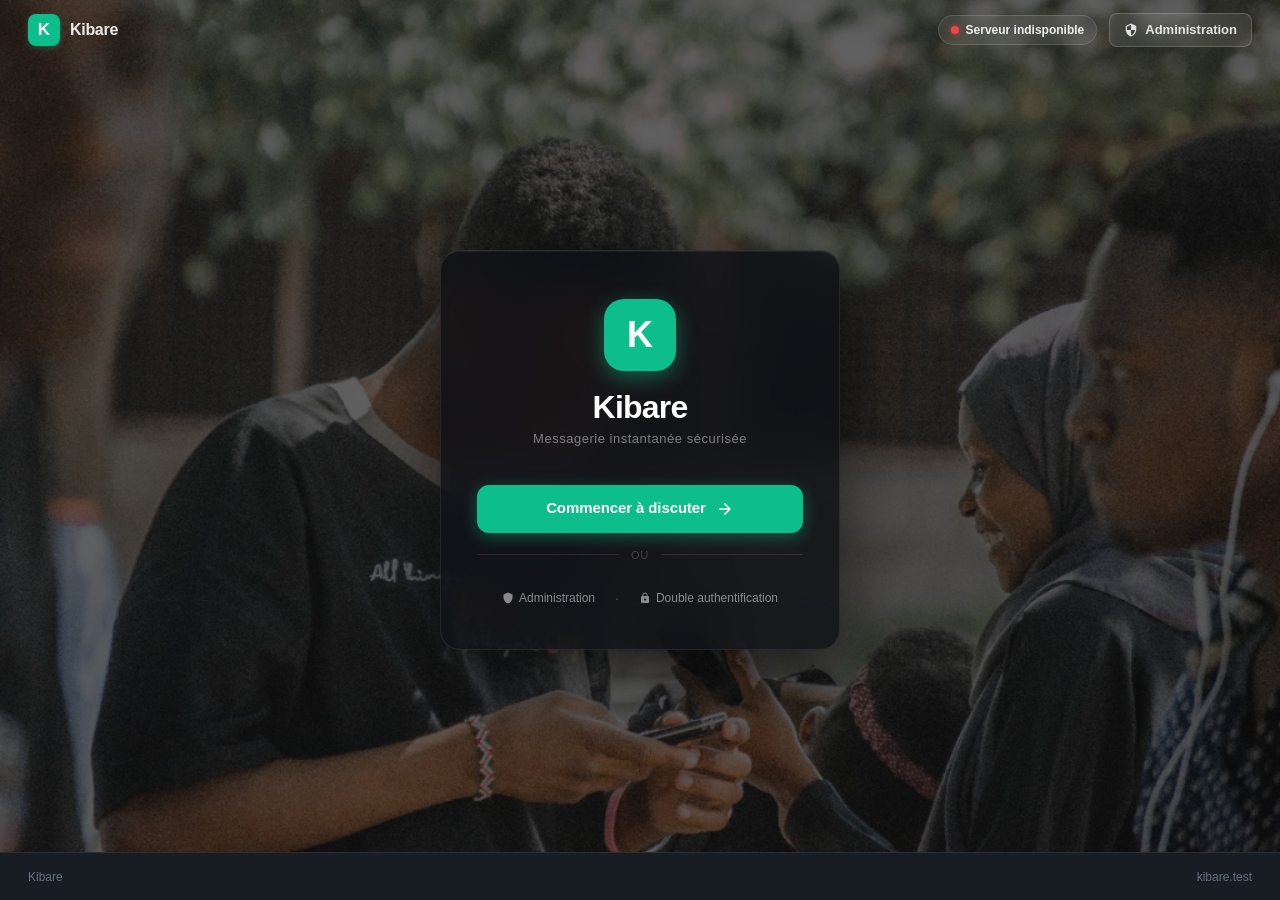
==== commit 9c2540eb: "fix(portal): retablissement du temoin d'etat du serveur Matrix sur l'accueil" ====
--- a/portal/index.html
+++ b/portal/index.html
@@ -21,6 +21,10 @@
     </div>
 
     <div class="topbar-right">
+      <div class="server-status" id="server-status" role="status" aria-live="polite" title="Disponibilité de l'API Matrix">
+        <span class="status-dot status-checking" id="status-dot" aria-hidden="true"></span>
+        <span id="status-label">Vérification…</span>
+      </div>
       <a class="btn-secondary" href="/admin.html">
         <svg viewBox="0 0 24 24"><path d="M12 1L3 5v6c0 5.55 3.84 10.74 9 12 5.16-1.26 9-6.45 9-12V5l-9-4zm0 10.99h7c-.53 4.12-3.28 7.79-7 8.94V12H5V6.3l7-3.11v8.8z"/></svg>
         <span>Administration</span>
--- a/portal/styles.css
+++ b/portal/styles.css
@@ -177,7 +177,47 @@
 .topbar-right {
   display: flex;
   align-items: center;
-  gap: 10px;
+  gap: 12px;
+}
+
+/* Temoin statut serveur Matrix */
+.server-status {
+  display: inline-flex;
+  align-items: center;
+  gap: 7px;
+  font-size: 12px;
+  font-weight: 550;
+  padding: 5px 12px;
+  border-radius: 999px;
+  background: rgba(255, 255, 255, 0.08);
+  backdrop-filter: blur(8px);
+  -webkit-backdrop-filter: blur(8px);
+  border: 1px solid rgba(255, 255, 255, 0.14);
+  color: rgba(255, 255, 255, 0.90);
+  user-select: none;
+}
+
+.status-dot {
+  width: 8px;
+  height: 8px;
+  border-radius: 50%;
+  flex-shrink: 0;
+  transition: background-color 0.2s, box-shadow 0.2s;
+}
+
+.status-dot.status-checking {
+  background: #f59e0b;
+  box-shadow: 0 0 6px rgba(245, 158, 11, 0.6);
+}
+
+.status-dot.status-online {
+  background: #0dbd8b;
+  box-shadow: 0 0 6px rgba(13, 189, 139, 0.7);
+}
+
+.status-dot.status-offline {
+  background: #ef4444;
+  box-shadow: 0 0 6px rgba(239, 68, 68, 0.7);
 }
 
 /* Boutons */
